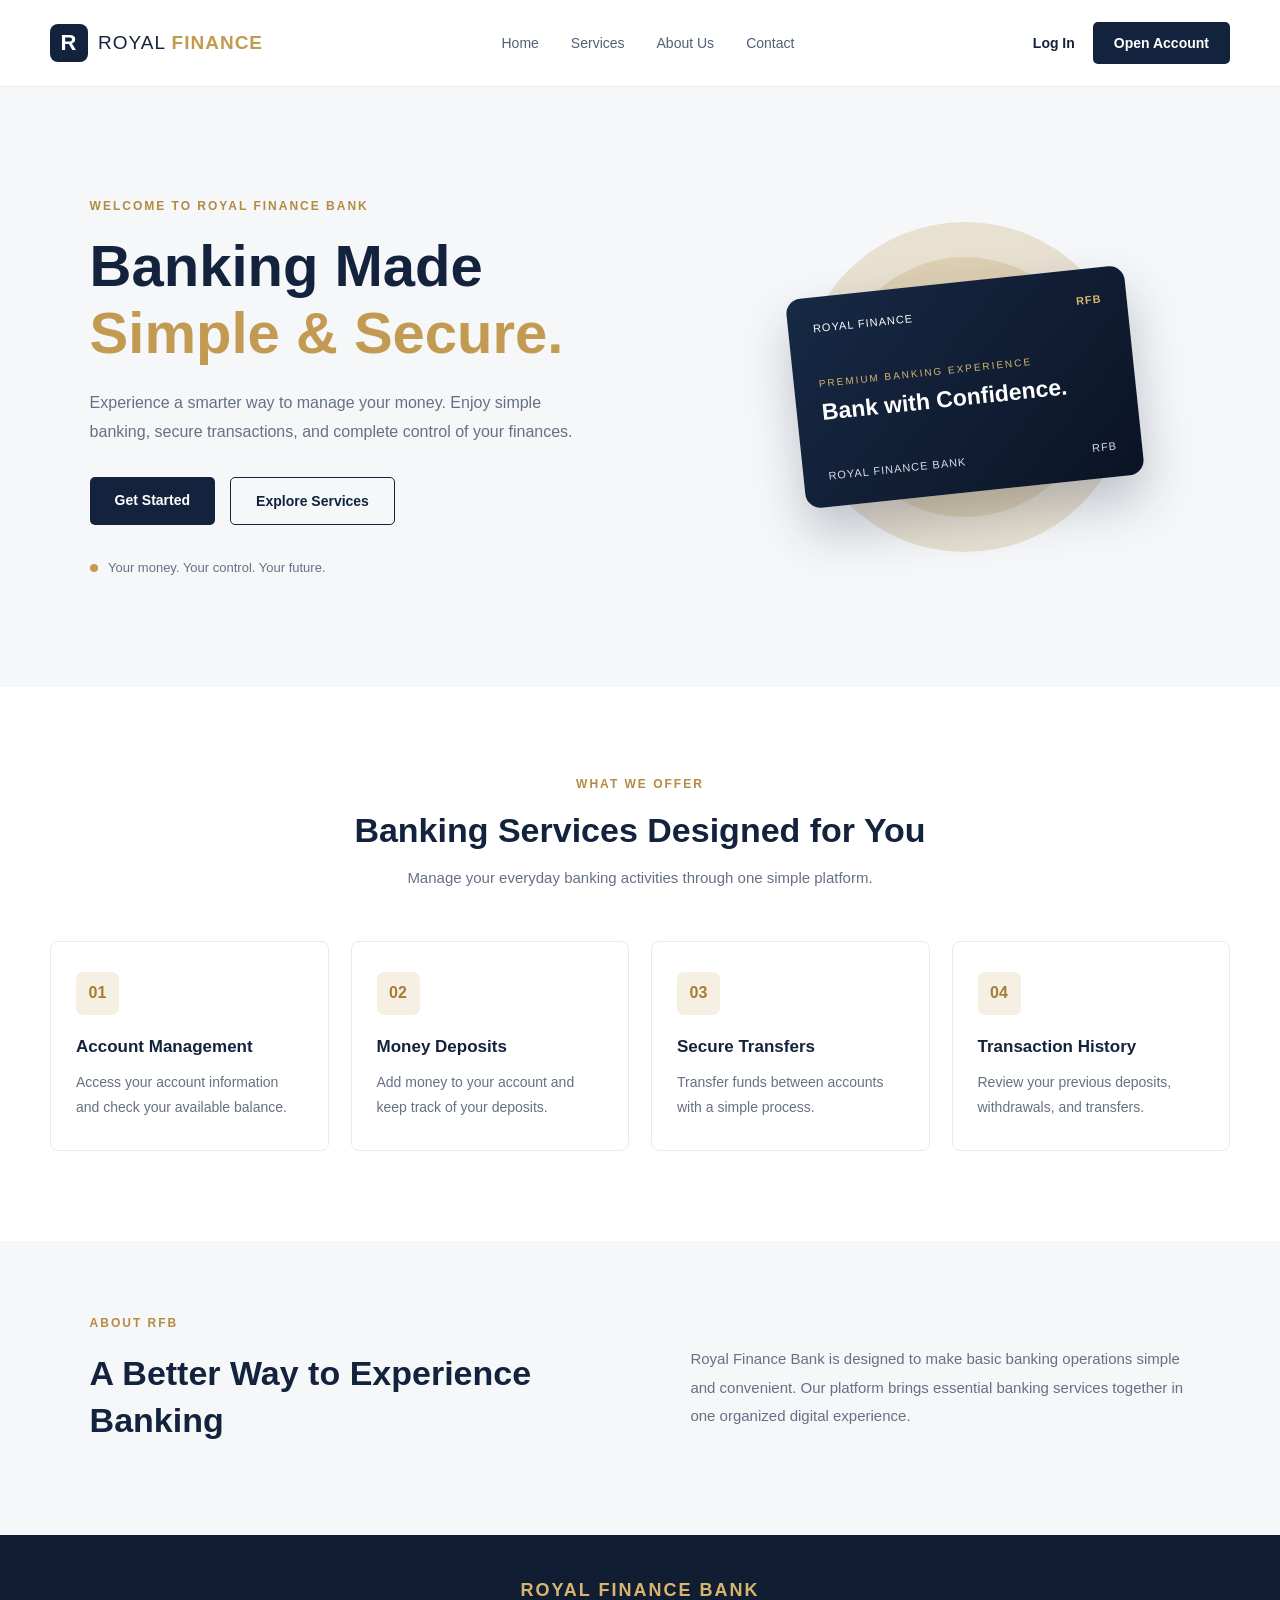
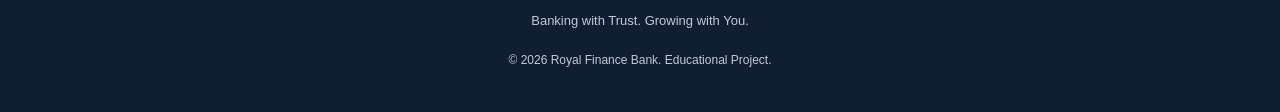
==== index.html @ c4e41f92 "Initial commit: Royal Finance Bank web UI and views" ====
<!DOCTYPE html>
<html lang="en">
<head>
    <meta charset="UTF-8">
    <meta name="viewport" content="width=device-width, initial-scale=1.0">
    <title>RFB - Royal Finance Bank</title>

    <link rel="stylesheet" href="css/style.css">
</head>
<body>

    <!-- Navigation Bar -->
    <header class="header">
        <nav class="navbar">

            <a href="index.html" class="logo">
                <span class="logo-icon">R</span>
                <span>ROYAL <strong>FINANCE</strong></span>
            </a>

            <ul class="nav-links">
                <li><a href="#home">Home</a></li>
                <li><a href="#services">Services</a></li>
                <li><a href="#about">About Us</a></li>
                <li><a href="#contact">Contact</a></li>
            </ul>

            <div class="nav-buttons">
                <a href="pages/login.html" class="login-btn">Log In</a>
                <a href="pages/register.html" class="register-btn">Open Account</a>
            </div>

        </nav>
    </header>


    <!-- Hero Section -->
    <main>

        <section class="hero" id="home">

            <div class="hero-content">

                <p class="hero-label">WELCOME TO ROYAL FINANCE BANK</p>

                <h1>
                    Banking Made
                    <span>Simple & Secure.</span>
                </h1>

                <p class="hero-description">
                    Experience a smarter way to manage your money.
                    Enjoy simple banking, secure transactions, and
                    complete control of your finances.
                </p>

                <div class="hero-buttons">
                    <a href="pages/register.html" class="primary-btn">
                        Get Started
                    </a>

                    <a href="#services" class="secondary-btn">
                        Explore Services
                    </a>
                </div>

                <div class="hero-note">
                    <span class="gold-dot"></span>
                    Your money. Your control. Your future.
                </div>

            </div>


            <!-- Decorative Banking Card -->
            <div class="hero-visual">

                <div class="visual-circle circle-one"></div>
                <div class="visual-circle circle-two"></div>

                <div class="bank-card">

                    <div class="card-top">
                        <span>ROYAL FINANCE</span>
                        <span class="card-chip">RFB</span>
                    </div>

                    <div class="card-middle">
                        <p>PREMIUM BANKING EXPERIENCE</p>
                        <h2>Bank with Confidence.</h2>
                    </div>

                    <div class="card-bottom">
                        <span>ROYAL FINANCE BANK</span>
                        <span>RFB</span>
                    </div>

                </div>

            </div>

        </section>


        <!-- Services Section -->
        <section class="services" id="services">

            <div class="section-heading">
                <p class="section-label">WHAT WE OFFER</p>
                <h2>Banking Services Designed for You</h2>
                <p>
                    Manage your everyday banking activities
                    through one simple platform.
                </p>
            </div>

            <div class="service-container">

                <div class="service-card">
                    <div class="service-icon">01</div>
                    <h3>Account Management</h3>
                    <p>
                        Access your account information
                        and check your available balance.
                    </p>
                </div>

                <div class="service-card">
                    <div class="service-icon">02</div>
                    <h3>Money Deposits</h3>
                    <p>
                        Add money to your account
                        and keep track of your deposits.
                    </p>
                </div>

                <div class="service-card">
                    <div class="service-icon">03</div>
                    <h3>Secure Transfers</h3>
                    <p>
                        Transfer funds between accounts
                        with a simple process.
                    </p>
                </div>

                <div class="service-card">
                    <div class="service-icon">04</div>
                    <h3>Transaction History</h3>
                    <p>
                        Review your previous deposits,
                        withdrawals, and transfers.
                    </p>
                </div>

            </div>

        </section>


        <!-- About Section -->
        <section class="about" id="about">

            <div>
                <p class="section-label">ABOUT RFB</p>
                <h2>A Better Way to Experience Banking</h2>
            </div>

            <p>
                Royal Finance Bank is designed to make basic
                banking operations simple and convenient.
                Our platform brings essential banking services
                together in one organized digital experience.
            </p>

        </section>

    </main>


    <!-- Footer -->
    <footer class="footer" id="contact">

        <div class="footer-logo">
            ROYAL FINANCE BANK
        </div>

        <p>
            Banking with Trust. Growing with You.
        </p>

        <p class="footer-copy">
            © 2026 Royal Finance Bank. Educational Project.
        </p>

    </footer>

</body>
</html>
---- css/style.css ----
/* ==============================
   RFB - ROYAL FINANCE BANK
   Main Website Styles
================================= */

* {
    margin: 0;
    padding: 0;
    box-sizing: border-box;
}

html {
    scroll-behavior: smooth;
}

body {
    font-family: Arial, sans-serif;
    background-color: #ffffff;
    color: #17243b;
}


/* NAVIGATION BAR */

.header {
    width: 100%;
    background-color: #ffffff;
    border-bottom: 1px solid #eeeeee;
}

.navbar {
    max-width: 1250px;
    margin: auto;
    padding: 22px 35px;

    display: flex;
    align-items: center;
    justify-content: space-between;
}

.logo {
    display: flex;
    align-items: center;
    gap: 10px;

    color: #14233d;
    text-decoration: none;
    font-size: 19px;
    letter-spacing: 1px;
}

.logo strong {
    color: #c39a52;
}

.logo-icon {
    width: 38px;
    height: 38px;

    display: flex;
    align-items: center;
    justify-content: center;

    background-color: #14233d;
    color: #ffffff;

    font-size: 22px;
    font-weight: bold;
    border-radius: 8px;
}

.nav-links {
    display: flex;
    gap: 32px;
    list-style: none;
}

.nav-links a {
    color: #536075;
    text-decoration: none;
    font-size: 14px;
    transition: 0.3s;
}

.nav-links a:hover {
    color: #c39a52;
}

.nav-buttons {
    display: flex;
    align-items: center;
    gap: 18px;
}

.login-btn {
    color: #14233d;
    text-decoration: none;
    font-weight: bold;
    font-size: 14px;
}

.register-btn {
    background-color: #14233d;
    color: #ffffff;

    text-decoration: none;
    font-size: 14px;
    font-weight: bold;

    padding: 13px 21px;
    border-radius: 5px;
    transition: 0.3s;
}

.register-btn:hover {
    background-color: #c39a52;
}


/* HERO SECTION */

.hero {
    min-height: 600px;
    background-color: #f6f7f9;

    display: flex;
    align-items: center;
    justify-content: space-between;

    padding: 75px max(7%, calc((100% - 1150px) / 2));
    overflow: hidden;
}

.hero-content {
    max-width: 570px;
}

.hero-label,
.section-label {
    color: #b58a42;
    font-size: 12px;
    font-weight: bold;
    letter-spacing: 2px;
    margin-bottom: 20px;
}

.hero h1 {
    color: #14233d;
    font-size: 58px;
    line-height: 1.15;
    margin-bottom: 23px;
}

.hero h1 span {
    display: block;
    color: #c39a52;
}

.hero-description {
    color: #667085;
    font-size: 16px;
    line-height: 1.8;
    max-width: 490px;
    margin-bottom: 30px;
}

.hero-buttons {
    display: flex;
    gap: 15px;
    flex-wrap: wrap;
}

.primary-btn,
.secondary-btn {
    display: inline-block;
    padding: 15px 25px;
    border-radius: 5px;
    text-decoration: none;
    font-size: 14px;
    font-weight: bold;
    transition: 0.3s;
}

.primary-btn {
    background-color: #14233d;
    color: #ffffff;
}

.primary-btn:hover {
    background-color: #c39a52;
}

.secondary-btn {
    border: 1px solid #14233d;
    color: #14233d;
}

.secondary-btn:hover {
    background-color: #14233d;
    color: #ffffff;
}

.hero-note {
    margin-top: 35px;
    color: #667085;
    font-size: 13px;
}

.gold-dot {
    display: inline-block;
    width: 8px;
    height: 8px;
    background-color: #c39a52;
    border-radius: 50%;
    margin-right: 7px;
}


/* HERO VISUAL */

.hero-visual {
    width: 450px;
    height: 350px;

    display: flex;
    align-items: center;
    justify-content: center;

    position: relative;
}

.visual-circle {
    position: absolute;
    border-radius: 50%;
}

.circle-one {
    width: 330px;
    height: 330px;
    background-color: #e8e0d1;
}

.circle-two {
    width: 260px;
    height: 260px;
    background-color: #d5c19c;
    opacity: 0.55;
}

.bank-card {
    width: 340px;
    height: 210px;

    position: relative;
    z-index: 1;

    padding: 25px;
    border-radius: 15px;

    background: linear-gradient(135deg, #172945, #0b1425);
    color: #ffffff;

    box-shadow: 0 25px 50px rgba(20, 35, 61, 0.25);
    transform: rotate(-6deg);

    display: flex;
    flex-direction: column;
    justify-content: space-between;
}

.card-top,
.card-bottom {
    display: flex;
    justify-content: space-between;
    align-items: center;
    font-size: 11px;
    letter-spacing: 1px;
}

.card-chip {
    color: #d7b56f;
    font-weight: bold;
}

.card-middle p {
    color: #d7b56f;
    font-size: 10px;
    letter-spacing: 2px;
    margin-bottom: 10px;
}

.card-middle h2 {
    font-size: 23px;
}

.card-bottom {
    color: #d8dce4;
}


/* SERVICES SECTION */

.services {
    max-width: 1250px;
    margin: auto;
    padding: 90px 35px;
}

.section-heading {
    text-align: center;
    margin-bottom: 50px;
}

.section-heading h2,
.about h2 {
    color: #14233d;
    font-size: 34px;
    margin-bottom: 15px;
}

.section-heading > p:last-child {
    color: #667085;
    font-size: 15px;
    line-height: 1.7;
}

.service-container {
    display: grid;
    grid-template-columns: repeat(4, 1fr);
    gap: 22px;
}

.service-card {
    padding: 30px 25px;
    border: 1px solid #e9ebef;
    border-radius: 8px;
    background-color: #ffffff;
    transition: 0.3s;
}

.service-card:hover {
    transform: translateY(-7px);
    box-shadow: 0 15px 35px rgba(20, 35, 61, 0.08);
    border-color: #c39a52;
}

.service-icon {
    width: 43px;
    height: 43px;

    display: flex;
    align-items: center;
    justify-content: center;

    background-color: #f5efe4;
    color: #a77d36;

    border-radius: 7px;
    font-weight: bold;
    margin-bottom: 22px;
}

.service-card h3 {
    color: #14233d;
    font-size: 17px;
    margin-bottom: 13px;
}

.service-card p {
    color: #667085;
    font-size: 14px;
    line-height: 1.8;
}


/* ABOUT SECTION */

.about {
    background-color: #f6f7f9;
    padding: 75px max(7%, calc((100% - 1150px) / 2));

    display: flex;
    align-items: center;
    justify-content: space-between;
    gap: 60px;
}

.about h2 {
    max-width: 450px;
    line-height: 1.4;
}

.about > p {
    max-width: 500px;
    color: #667085;
    font-size: 15px;
    line-height: 1.9;
}


/* FOOTER */

.footer {
    background-color: #101d33;
    color: #ffffff;
    text-align: center;
    padding: 45px 20px;
}

.footer-logo {
    color: #d7b56f;
    font-size: 18px;
    font-weight: bold;
    letter-spacing: 2px;
    margin-bottom: 12px;
}

.footer p {
    color: #c4cad4;
    font-size: 13px;
}

.footer-copy {
    margin-top: 25px;
    font-size: 12px !important;
}


/* RESPONSIVE DESIGN */

@media (max-width: 950px) {

    .navbar {
        flex-wrap: wrap;
        gap: 20px;
    }

    .nav-links {
        gap: 18px;
    }

    .hero {
        padding: 60px 5%;
    }

    .hero h1 {
        font-size: 45px;
    }

    .hero-visual {
        width: 350px;
    }

    .service-container {
        grid-template-columns: repeat(2, 1fr);
    }

}

@media (max-width: 650px) {

    .navbar {
        justify-content: center;
        padding: 20px;
    }

    .nav-links {
        width: 100%;
        justify-content: center;
        flex-wrap: wrap;
    }

    .nav-buttons {
        justify-content: center;
    }

    .hero {
        flex-direction: column;
        text-align: center;
        gap: 35px;
        padding: 65px 20px;
    }

    .hero h1 {
        font-size: 39px;
    }

    .hero-description {
        margin-left: auto;
        margin-right: auto;
    }

    .hero-buttons {
        justify-content: center;
    }

    .hero-visual {
        width: 100%;
        max-width: 350px;
    }

    .bank-card {
        width: 290px;
    }

    .services {
        padding: 65px 20px;
    }

    .section-heading h2,
    .about h2 {
        font-size: 27px;
    }

    .service-container {
        grid-template-columns: 1fr;
    }

    .about {
        flex-direction: column;
        text-align: center;
        padding: 60px 25px;
        gap: 10px;
    }

}
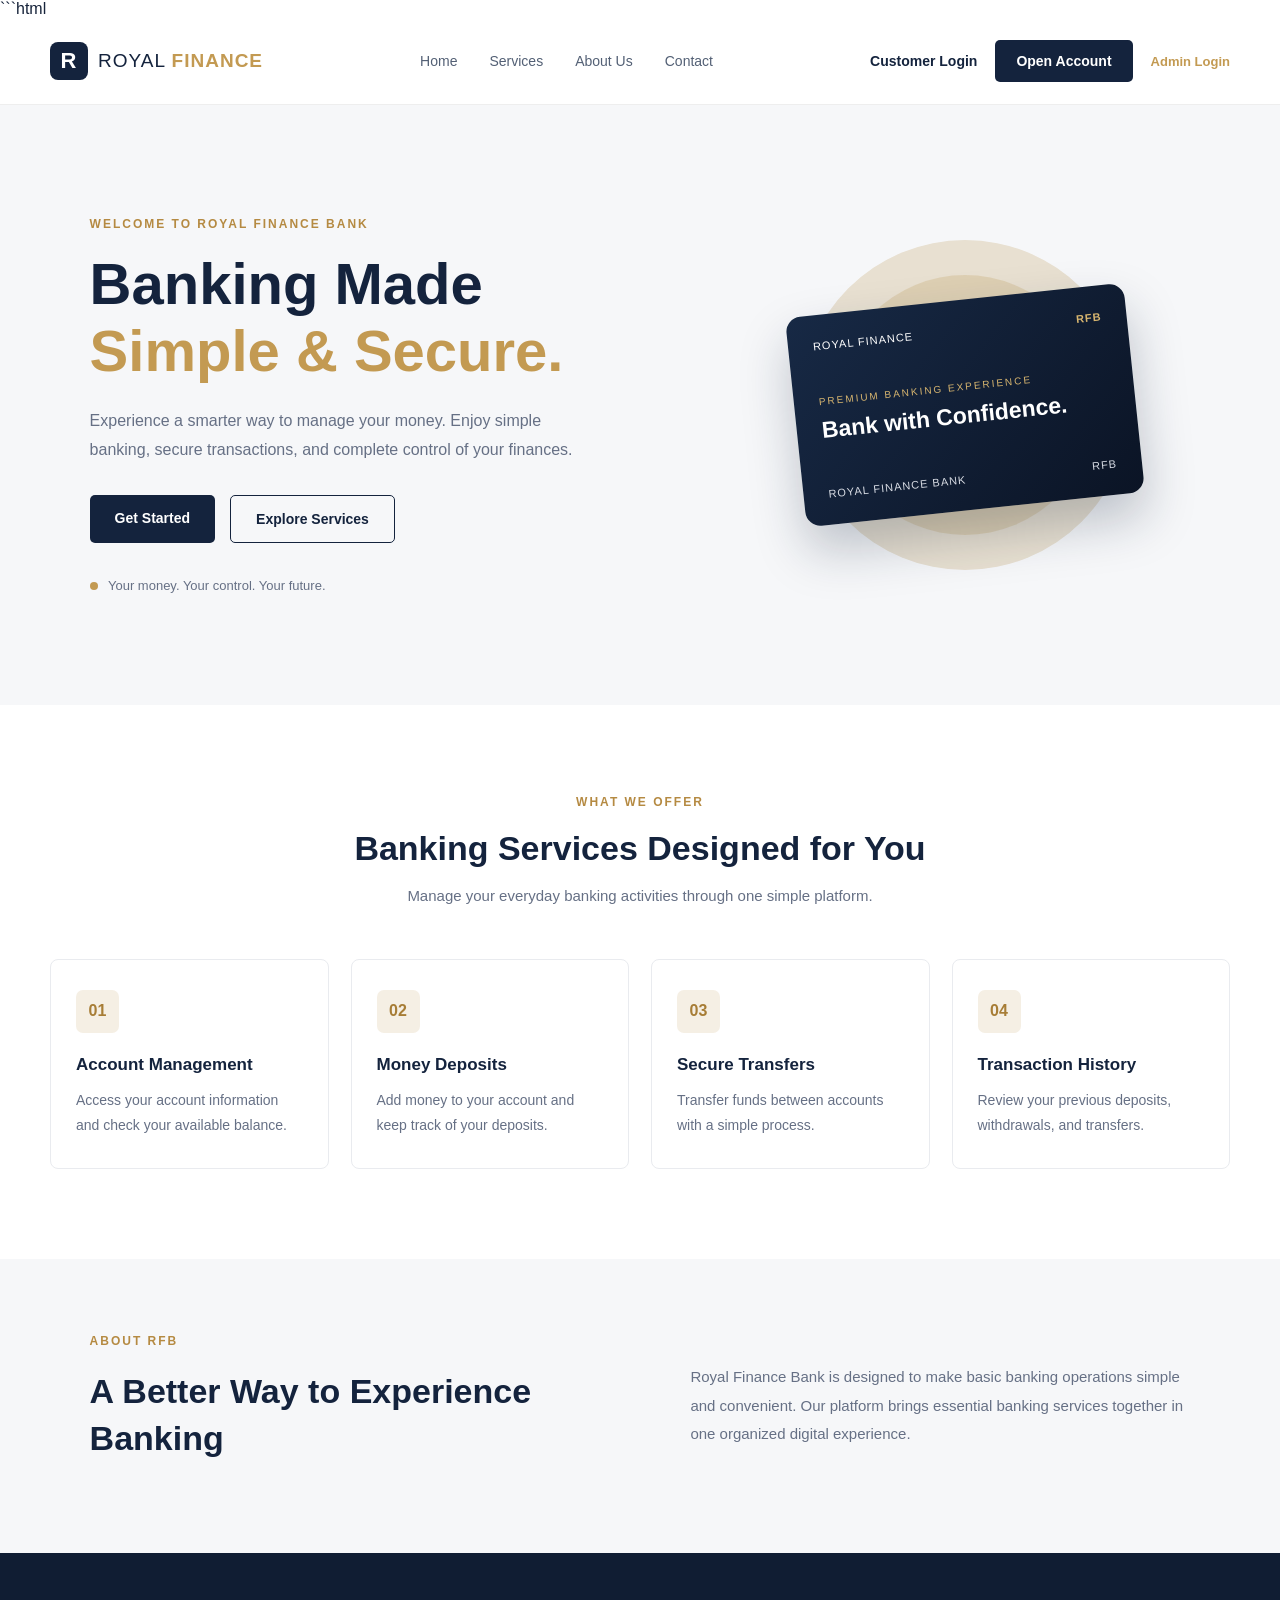
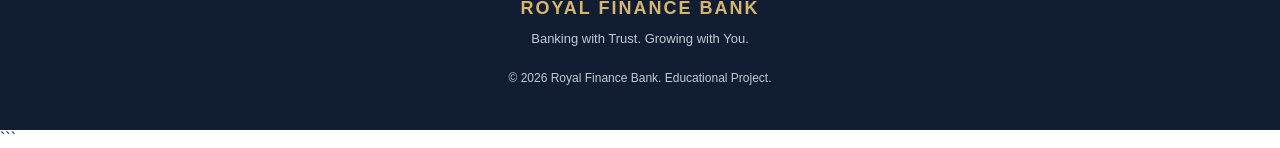
==== commit e0913e84: "Changes in the main html file (added admin login button)" ====
--- a/index.html
+++ b/index.html
@@ -1,4 +1,4 @@
-
+```html
 <!DOCTYPE html>
 <html lang="en">
 <head>
@@ -27,8 +27,9 @@
             </ul>
 
             <div class="nav-buttons">
-                <a href="pages/login.html" class="login-btn">Log In</a>
+                <a href="pages/login.html" class="login-btn">Customer Login</a>
                 <a href="pages/register.html" class="register-btn">Open Account</a>
+                <a href="pages/admin-login.html" class="admin-login-link">Admin Login</a>
             </div>
 
         </nav>
@@ -197,3 +198,5 @@
 
 </body>
 </html>
+```
+
--- a/css/style.css
+++ b/css/style.css
@@ -525,3 +525,16 @@
     }
 
 }
+/* Admin Login Link */
+
+.admin-login-link {
+    color: #c39a52;
+    text-decoration: none;
+    font-size: 13px;
+    font-weight: bold;
+    transition: 0.3s;
+}
+
+.admin-login-link:hover {
+    color: #d7b56f;
+}
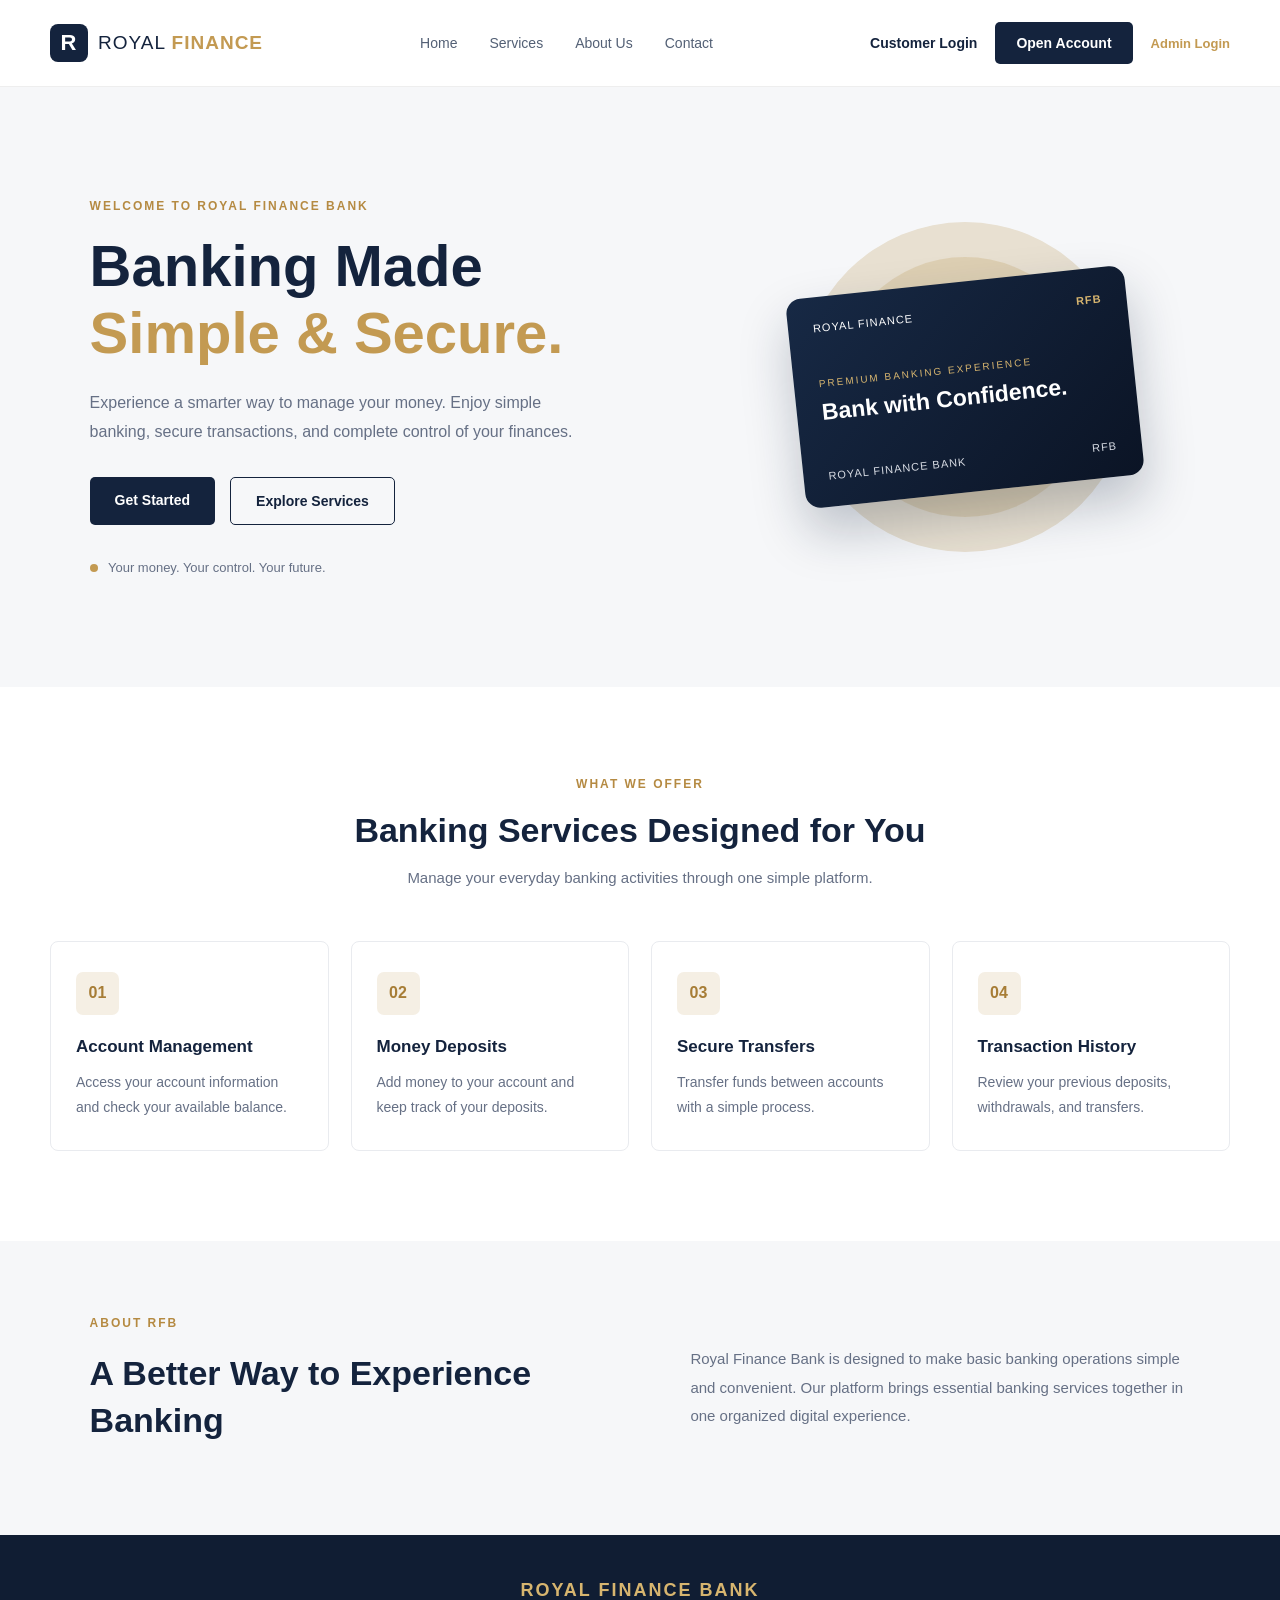
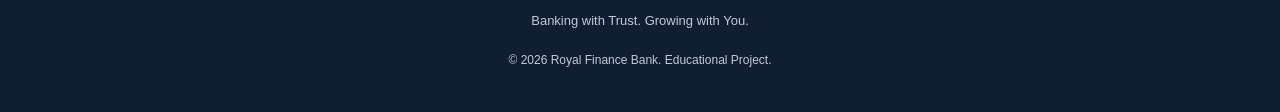
==== commit e2269a8c: "Changes in structure of main page" ====
--- a/index.html
+++ b/index.html
@@ -1,4 +1,3 @@
-```html
 <!DOCTYPE html>
 <html lang="en">
 <head>
@@ -197,6 +196,4 @@
     </footer>
 
 </body>
-</html>
-```
-
+</html>
